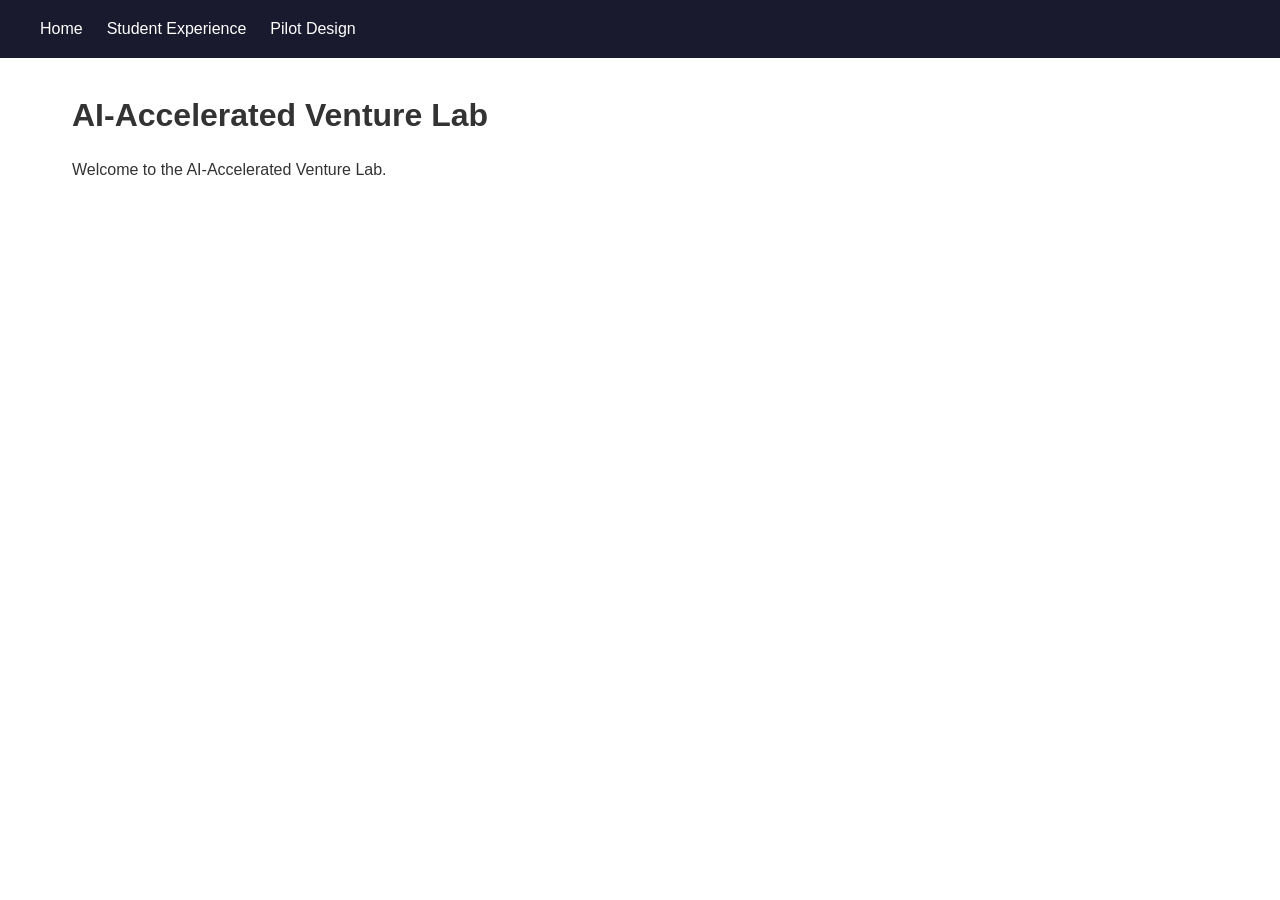
==== index.html @ aec6a30f "Add static site file structure - index.html: Home page - student-experience.html: Student experience" ====
<!DOCTYPE html>
<html lang="en">
<head>
    <meta charset="UTF-8">
    <meta name="viewport" content="width=device-width, initial-scale=1.0">
    <title>AI-Accelerated Venture Lab</title>
    <link rel="stylesheet" href="assets/styles.css">
</head>
<body>
    <header>
        <nav>
            <a href="index.html">Home</a>
            <a href="student-experience.html">Student Experience</a>
            <a href="pilot-design.html">Pilot Design</a>
        </nav>
    </header>
    <main>
        <h1>AI-Accelerated Venture Lab</h1>
        <p>Welcome to the AI-Accelerated Venture Lab.</p>
    </main>
    <script src="assets/site.js"></script>
</body>
</html>
---- assets/styles.css ----
/* AI-Accelerated Venture Lab Styles */

* {
    margin: 0;
    padding: 0;
    box-sizing: border-box;
}

body {
    font-family: -apple-system, BlinkMacSystemFont, 'Segoe UI', Roboto, Oxygen, Ubuntu, sans-serif;
    line-height: 1.6;
    color: #333;
}

header {
    background: #1a1a2e;
    padding: 1rem;
}

nav {
    display: flex;
    gap: 1.5rem;
    max-width: 1200px;
    margin: 0 auto;
}

nav a {
    color: #fff;
    text-decoration: none;
}

nav a:hover {
    text-decoration: underline;
}

main {
    max-width: 1200px;
    margin: 0 auto;
    padding: 2rem;
}

h1 {
    margin-bottom: 1rem;
}
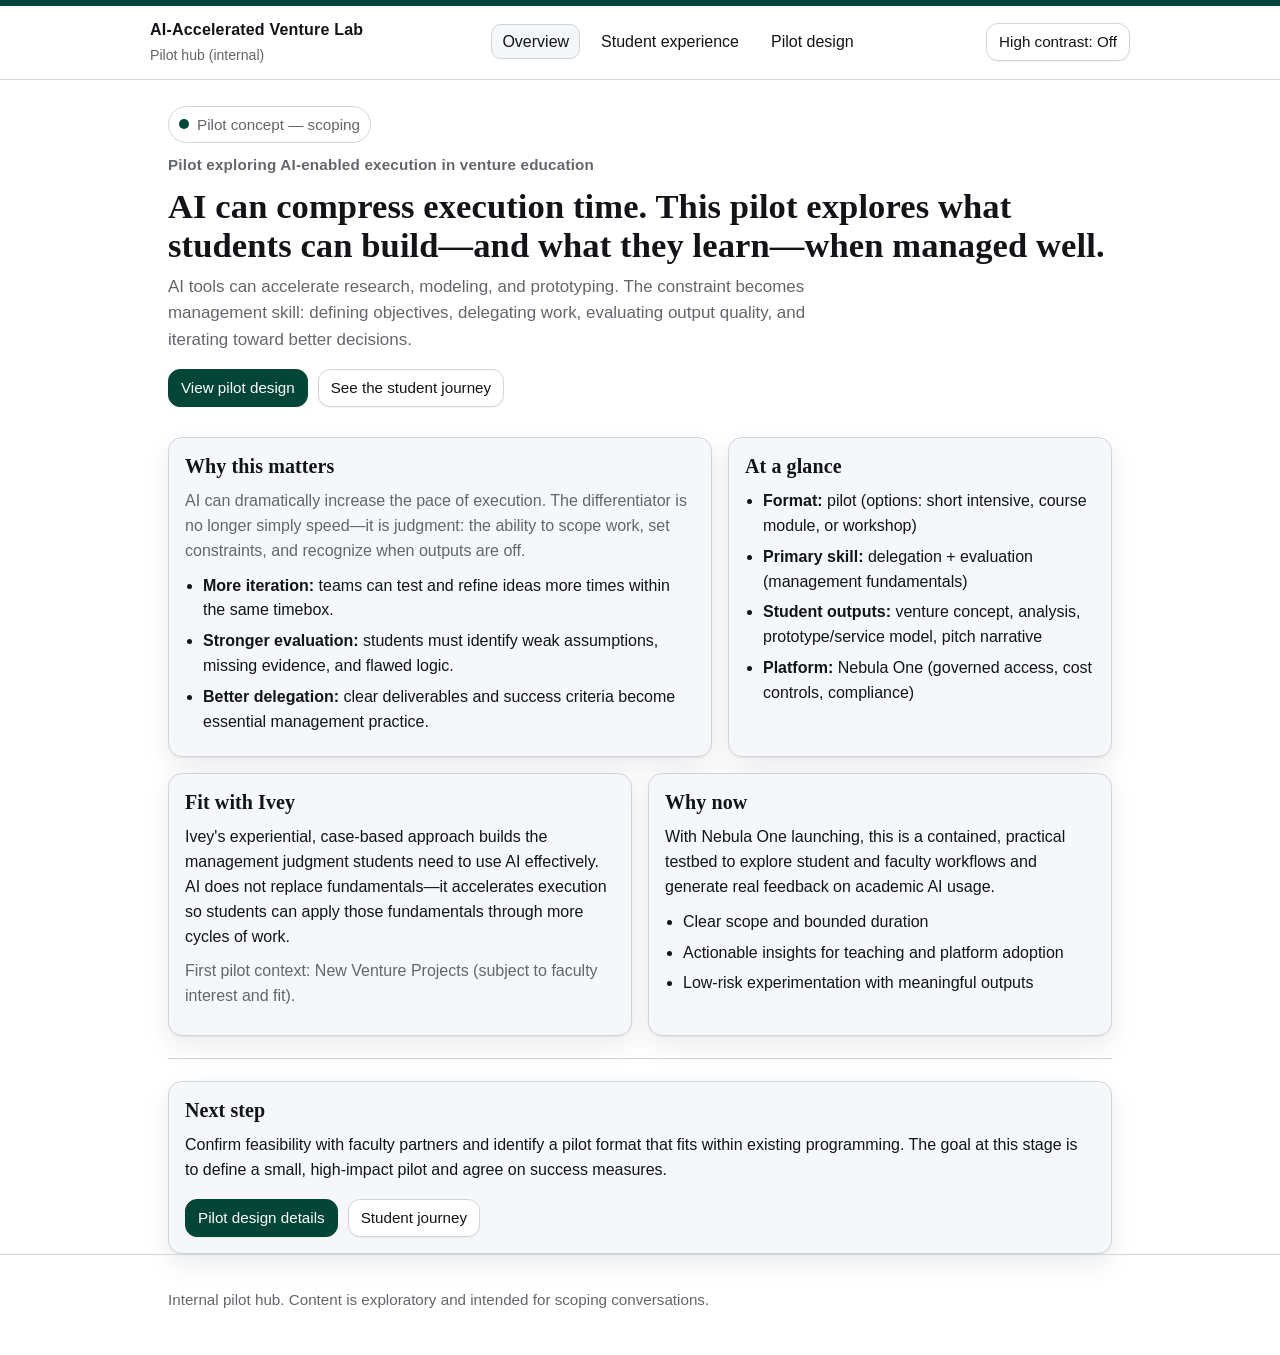
==== commit c0c7ed8b: "Update index.html with full pilot overview page - Add accessible navigation with skip link - Include" ====
--- a/index.html
+++ b/index.html
@@ -1,23 +1,127 @@
-<!DOCTYPE html>
+<!doctype html>
 <html lang="en">
 <head>
-    <meta charset="UTF-8">
-    <meta name="viewport" content="width=device-width, initial-scale=1.0">
-    <title>AI-Accelerated Venture Lab</title>
-    <link rel="stylesheet" href="assets/styles.css">
+  <meta charset="utf-8" />
+  <meta name="viewport" content="width=device-width, initial-scale=1" />
+  <title>AI-Accelerated Venture Lab (Pilot)</title>
+  <meta name="description" content="A pilot exploring how AI tools can accelerate venture execution while strengthening core management skills at Ivey." />
+  <link rel="stylesheet" href="assets/styles.css" />
 </head>
 <body>
-    <header>
-        <nav>
-            <a href="index.html">Home</a>
-            <a href="student-experience.html">Student Experience</a>
-            <a href="pilot-design.html">Pilot Design</a>
-        </nav>
-    </header>
-    <main>
-        <h1>AI-Accelerated Venture Lab</h1>
-        <p>Welcome to the AI-Accelerated Venture Lab.</p>
-    </main>
-    <script src="assets/site.js"></script>
+  <a class="skip-link" href="#main">Skip to main content</a>
+
+  <header>
+    <div class="container navbar" role="navigation" aria-label="Primary">
+      <div class="brand">
+        <a href="index.html">AI-Accelerated Venture Lab</a>
+        <small>Pilot hub (internal)</small>
+      </div>
+
+      <nav aria-label="Site">
+        <ul>
+          <li><a href="index.html" aria-current="page">Overview</a></li>
+          <li><a href="student-experience.html">Student experience</a></li>
+          <li><a href="pilot-design.html">Pilot design</a></li>
+        </ul>
+      </nav>
+
+      <div class="controls">
+        <button class="btn" type="button" data-contrast-toggle aria-pressed="false">
+          High contrast: Off
+        </button>
+      </div>
+    </div>
+  </header>
+
+  <main id="main" class="container" role="main">
+    <section class="hero" aria-labelledby="page-title">
+      <div class="badge" aria-label="Status">
+        <span aria-hidden="true"></span>
+        <span>Pilot concept — scoping</span>
+      </div>
+
+      <p class="kicker">Pilot exploring AI-enabled execution in venture education</p>
+      <h1 id="page-title">AI can compress execution time. This pilot explores what students can build—and what they learn—when managed well.</h1>
+      <p class="lede">
+        AI tools can accelerate research, modeling, and prototyping. The constraint becomes management skill:
+        defining objectives, delegating work, evaluating output quality, and iterating toward better decisions.
+      </p>
+
+      <div class="hero-actions">
+        <a class="btn primary" href="pilot-design.html">View pilot design</a>
+        <a class="btn" href="student-experience.html">See the student journey</a>
+      </div>
+    </section>
+
+    <section class="grid" aria-label="Overview sections">
+      <article class="card span-7">
+        <h2>Why this matters</h2>
+        <p class="muted">
+          AI can dramatically increase the pace of execution. The differentiator is no longer simply speed—it is judgment:
+          the ability to scope work, set constraints, and recognize when outputs are off.
+        </p>
+        <ul class="list">
+          <li><strong>More iteration:</strong> teams can test and refine ideas more times within the same timebox.</li>
+          <li><strong>Stronger evaluation:</strong> students must identify weak assumptions, missing evidence, and flawed logic.</li>
+          <li><strong>Better delegation:</strong> clear deliverables and success criteria become essential management practice.</li>
+        </ul>
+      </article>
+
+      <aside class="card span-5" aria-label="Quick summary">
+        <h2>At a glance</h2>
+        <ul class="list">
+          <li><strong>Format:</strong> pilot (options: short intensive, course module, or workshop)</li>
+          <li><strong>Primary skill:</strong> delegation + evaluation (management fundamentals)</li>
+          <li><strong>Student outputs:</strong> venture concept, analysis, prototype/service model, pitch narrative</li>
+          <li><strong>Platform:</strong> Nebula One (governed access, cost controls, compliance)</li>
+        </ul>
+      </aside>
+
+      <article class="card span-6">
+        <h2>Fit with Ivey</h2>
+        <p>
+          Ivey's experiential, case-based approach builds the management judgment students need to use AI effectively.
+          AI does not replace fundamentals—it accelerates execution so students can apply those fundamentals through more cycles of work.
+        </p>
+        <p class="muted">
+          First pilot context: New Venture Projects (subject to faculty interest and fit).
+        </p>
+      </article>
+
+      <article class="card span-6">
+        <h2>Why now</h2>
+        <p>
+          With Nebula One launching, this is a contained, practical testbed to explore student and faculty workflows and generate real feedback on academic AI usage.
+        </p>
+        <ul class="list">
+          <li>Clear scope and bounded duration</li>
+          <li>Actionable insights for teaching and platform adoption</li>
+          <li>Low-risk experimentation with meaningful outputs</li>
+        </ul>
+      </article>
+    </section>
+
+    <hr class="sep" />
+
+    <section class="card" aria-label="Next steps">
+      <h2>Next step</h2>
+      <p>
+        Confirm feasibility with faculty partners and identify a pilot format that fits within existing programming.
+        The goal at this stage is to define a small, high-impact pilot and agree on success measures.
+      </p>
+      <div class="hero-actions">
+        <a class="btn primary" href="pilot-design.html">Pilot design details</a>
+        <a class="btn" href="student-experience.html">Student journey</a>
+      </div>
+    </section>
+  </main>
+
+  <footer class="footer">
+    <div class="container">
+      <p>Internal pilot hub. Content is exploratory and intended for scoping conversations.</p>
+    </div>
+  </footer>
+
+  <script src="assets/site.js"></script>
 </body>
 </html>
--- a/assets/styles.css
+++ b/assets/styles.css
@@ -1,44 +1,432 @@
-/* AI-Accelerated Venture Lab Styles */
-
-* {
-    margin: 0;
-    padding: 0;
-    box-sizing: border-box;
-}
-
-body {
-    font-family: -apple-system, BlinkMacSystemFont, 'Segoe UI', Roboto, Oxygen, Ubuntu, sans-serif;
-    line-height: 1.6;
-    color: #333;
-}
-
-header {
-    background: #1a1a2e;
-    padding: 1rem;
-}
-
-nav {
-    display: flex;
-    gap: 1.5rem;
-    max-width: 1200px;
-    margin: 0 auto;
-}
-
-nav a {
-    color: #fff;
-    text-decoration: none;
-}
-
-nav a:hover {
-    text-decoration: underline;
-}
-
-main {
-    max-width: 1200px;
-    margin: 0 auto;
-    padding: 2rem;
-}
-
-h1 {
-    margin-bottom: 1rem;
-}
+/* assets/styles.css
+   Ivey-aligned theme tokens + accessible layout styles
+   Based on Ivey Standards Manual colours and web-safe typography guidance.
+*/
+
+/* ------------------------------
+   Design tokens
+--------------------------------- */
+:root{
+  /* Ivey brand colours (primary + secondary) */
+  --ivey-green: #034638;   /* Ivey Green (Hex) */
+  --ivey-purple: #582C83;  /* Purple (Hex) */
+
+  /* Core neutrals (web use) */
+  --black: #000000;
+  --grey: #63666A;
+  --white: #ffffff;
+
+  /* UI neutrals (derived) */
+  --bg: var(--white);
+  --surface: #f6f7f9;      /* light neutral surface */
+  --surface-2: #eef1f4;    /* slightly deeper surface */
+  --text: #121417;         /* readable body text */
+  --muted: var(--grey);
+  --border: #d1d5db;
+
+  /* Links/focus use brand green (safe + on-brand) */
+  --link: var(--ivey-green);
+  --focus: var(--ivey-green);
+
+  /* Layout */
+  --maxw: 980px;
+  --radius: 14px;
+
+  /* Shadows */
+  --shadow: 0 1px 2px rgba(0,0,0,.06), 0 10px 28px rgba(0,0,0,.08);
+  --shadow-soft: 0 1px 2px rgba(0,0,0,.05);
+
+  /* Type scale */
+  --text-base: 1rem;
+  --text-sm: .95rem;
+  --text-xs: .88rem;
+
+  /* Spacing */
+  --pad-x: 18px;
+  --gap: 16px;
+}
+
+/* High contrast mode
+   (keeps brand identity but prioritizes legibility) */
+html[data-contrast="high"]{
+  --bg: #000000;
+  --surface: #0b0b0b;
+  --surface-2: #141414;
+  --text: #ffffff;
+  --muted: #e5e7eb;
+  --border: #ffffff;
+
+  /* Links/focus become lighter for contrast */
+  --link: #7dd3fc;
+  --focus: #7dd3fc;
+
+  --shadow: none;
+  --shadow-soft: none;
+}
+
+/* Reduced motion */
+@media (prefers-reduced-motion: reduce){
+  *{
+    scroll-behavior: auto !important;
+    transition: none !important;
+    animation: none !important;
+  }
+}
+
+/* ------------------------------
+   Base
+--------------------------------- */
+*{ box-sizing: border-box; }
+html, body{ height: 100%; }
+
+body{
+  margin: 0;
+  font-size: var(--text-base);
+  line-height: 1.55;
+
+  /* Web-safe typography guidance:
+     Benton Sans/Walbaum are primary, but Arial/Georgia are approved alternatives.
+     We'll use Arial for body; Georgia for headings. */
+  font-family: Arial, system-ui, -apple-system, Segoe UI, Roboto, sans-serif;
+
+  background: var(--bg);
+  color: var(--text);
+}
+
+a{
+  color: var(--link);
+  text-underline-offset: .18em;
+}
+a:hover{ text-decoration-thickness: 2px; }
+
+a:focus-visible,
+button:focus-visible{
+  outline: 3px solid var(--focus);
+  outline-offset: 3px;
+  border-radius: 10px;
+}
+
+/* Skip link */
+.skip-link{
+  position: absolute;
+  left: -999px;
+  top: 0;
+  padding: .7rem 1rem;
+  background: var(--bg);
+  color: var(--text);
+  border: 2px solid var(--border);
+  border-radius: 10px;
+  z-index: 9999;
+}
+.skip-link:focus{
+  left: 12px;
+  top: 12px;
+}
+
+/* ------------------------------
+   Layout helpers
+--------------------------------- */
+.container{
+  max-width: var(--maxw);
+  margin: 0 auto;
+  padding: 0 var(--pad-x);
+}
+
+/* ------------------------------
+   Header / Nav
+--------------------------------- */
+header{
+  position: sticky;
+  top: 0;
+  z-index: 50;
+
+  /* Ivey-flavoured top rule */
+  border-top: 6px solid var(--ivey-green);
+
+  /* Subtle sticky treatment */
+  background: color-mix(in srgb, var(--bg) 92%, transparent);
+  backdrop-filter: blur(8px);
+
+  border-bottom: 1px solid var(--border);
+}
+
+.navbar{
+  display: flex;
+  align-items: center;
+  justify-content: space-between;
+  gap: 16px;
+  padding: 12px 0;
+}
+
+.brand{
+  display: flex;
+  flex-direction: column;
+  gap: 2px;
+  min-width: 220px;
+}
+.brand a{
+  color: var(--text);
+  text-decoration: none;
+  font-weight: 700;
+  letter-spacing: .2px;
+}
+.brand small{
+  color: var(--muted);
+  font-size: var(--text-xs);
+}
+
+nav ul{
+  list-style: none;
+  display: flex;
+  gap: 10px;
+  padding: 0;
+  margin: 0;
+  align-items: center;
+  flex-wrap: wrap;
+}
+
+nav a{
+  text-decoration: none;
+  padding: 8px 10px;
+  border-radius: 10px;
+  color: var(--text);
+  border: 1px solid transparent;
+}
+nav a:hover{
+  background: var(--surface);
+  border-color: var(--border);
+}
+nav a[aria-current="page"]{
+  background: var(--surface);
+  border: 1px solid var(--border);
+}
+
+/* Right-side controls */
+.controls{
+  display: flex;
+  align-items: center;
+  gap: 10px;
+}
+
+/* ------------------------------
+   Buttons
+--------------------------------- */
+.btn{
+  display: inline-flex;
+  align-items: center;
+  justify-content: center;
+  gap: 8px;
+
+  border: 1px solid var(--border);
+  background: var(--bg);
+  color: var(--text);
+
+  border-radius: 12px;
+  padding: 9px 12px;
+
+  cursor: pointer;
+  box-shadow: var(--shadow-soft);
+  text-decoration: none;
+  font-size: var(--text-sm);
+  line-height: 1.2;
+}
+
+.btn:hover{
+  background: var(--surface);
+}
+
+.btn.primary{
+  background: var(--ivey-green);
+  color: #ffffff;
+  border-color: var(--ivey-green);
+}
+
+.btn.primary:hover{
+  filter: brightness(0.95);
+}
+
+/* High contrast primary button treatment */
+html[data-contrast="high"] .btn.primary{
+  background: var(--link);
+  color: #000000;
+  border-color: var(--link);
+}
+
+/* ------------------------------
+   Typography
+--------------------------------- */
+h1, h2, h3{
+  font-family: Georgia, serif;
+  letter-spacing: .1px;
+}
+
+h1{
+  margin: 10px 0 8px;
+  font-size: clamp(1.85rem, 2.7vw, 2.55rem);
+  line-height: 1.15;
+}
+
+h2{
+  margin: 0 0 10px;
+  font-size: 1.25rem;
+  line-height: 1.25;
+}
+
+h3{
+  margin: 0 0 8px;
+  font-size: 1.1rem;
+  line-height: 1.25;
+}
+
+/* ------------------------------
+   Main / Hero
+--------------------------------- */
+main{
+  padding: 28px 0 40px;
+}
+
+.hero{
+  padding: 26px 0 8px;
+}
+
+.kicker{
+  color: var(--muted);
+  font-weight: 700;
+  letter-spacing: .2px;
+  font-size: var(--text-sm);
+  margin: 10px 0 6px;
+}
+
+.lede{
+  margin: 0;
+  font-size: 1.06rem;
+  color: var(--muted);
+  max-width: 72ch;
+}
+
+.hero-actions{
+  display: flex;
+  gap: 10px;
+  margin-top: 16px;
+  flex-wrap: wrap;
+}
+
+/* ------------------------------
+   Cards / Grid
+--------------------------------- */
+.grid{
+  display: grid;
+  grid-template-columns: repeat(12, 1fr);
+  gap: var(--gap);
+  margin-top: 22px;
+}
+
+.card{
+  grid-column: span 12;
+  background: var(--surface);
+  border: 1px solid var(--border);
+  border-radius: var(--radius);
+  padding: 16px;
+  box-shadow: var(--shadow);
+}
+
+.card p{
+  margin: 10px 0;
+  color: var(--text);
+}
+
+.card .muted{
+  color: var(--muted);
+}
+
+/* Optional: a slightly more formal "panel" look */
+.card.panel{
+  background: var(--bg);
+}
+
+@media (min-width: 860px){
+  .span-7{ grid-column: span 7; }
+  .span-5{ grid-column: span 5; }
+  .span-6{ grid-column: span 6; }
+}
+
+/* Lists */
+.list{
+  margin: 10px 0 0;
+  padding-left: 18px;
+}
+.list li{ margin: 6px 0; }
+
+/* Separator */
+hr.sep{
+  border: none;
+  border-top: 1px solid var(--border);
+  margin: 22px 0;
+}
+
+/* ------------------------------
+   Badges
+--------------------------------- */
+.badge{
+  display: inline-flex;
+  gap: 8px;
+  align-items: center;
+  padding: 6px 10px;
+  border: 1px solid var(--border);
+  border-radius: 999px;
+  background: var(--bg);
+  color: var(--muted);
+  font-size: var(--text-sm);
+}
+
+/* A subtle "status dot" that reads well in both modes */
+.badge span[aria-hidden="true"]{
+  width: 10px;
+  height: 10px;
+  display: inline-block;
+  border-radius: 50%;
+  background: var(--ivey-green);
+}
+html[data-contrast="high"] .badge span[aria-hidden="true"]{
+  background: var(--link);
+}
+
+/* ------------------------------
+   Footer
+--------------------------------- */
+.footer{
+  border-top: 1px solid var(--border);
+  padding: 18px 0 28px;
+  color: var(--muted);
+  font-size: var(--text-sm);
+}
+.footer a{ color: var(--muted); }
+
+/* ------------------------------
+   Tables (future-proofing)
+--------------------------------- */
+table{
+  width: 100%;
+  border-collapse: collapse;
+  margin: 10px 0 0;
+  font-size: var(--text-sm);
+}
+th, td{
+  border: 1px solid var(--border);
+  padding: 10px;
+  vertical-align: top;
+}
+th{
+  text-align: left;
+  background: var(--surface-2);
+  font-weight: 700;
+}
+
+/* ------------------------------
+   Small screens tweaks
+--------------------------------- */
+@media (max-width: 640px){
+  .brand{ min-width: auto; }
+  nav ul{ gap: 6px; }
+  nav a{ padding: 8px 9px; }
+}
